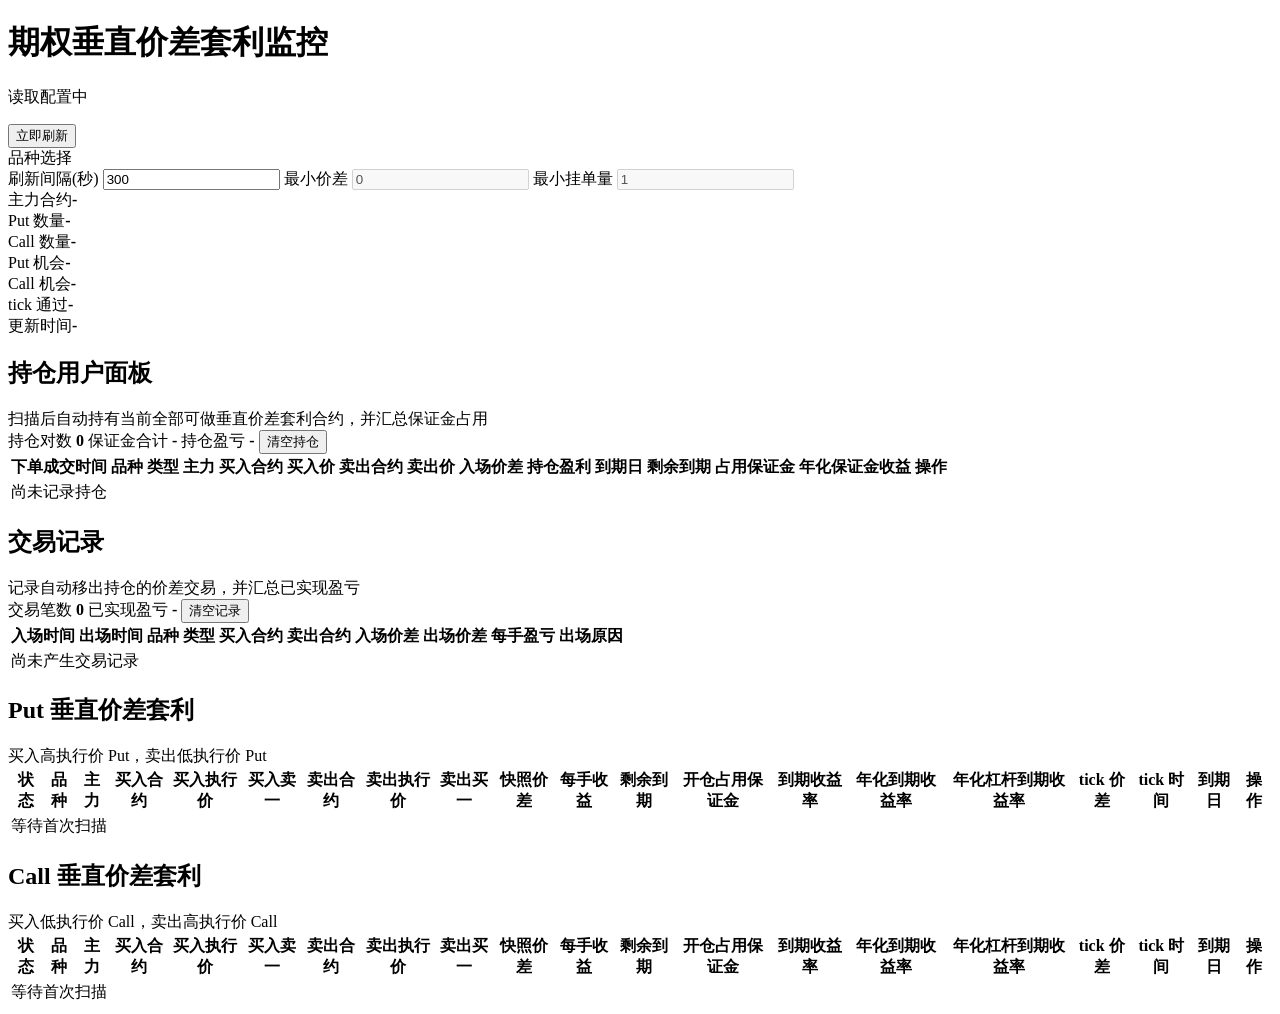
==== option_vertical_web/index.html @ 0d475168 "Add option vertical spread monitor" ====
<!doctype html>
<html lang="zh-CN">
  <head>
    <meta charset="utf-8">
    <meta name="viewport" content="width=device-width, initial-scale=1">
    <title>期权垂直价差套利监控</title>
    <link rel="stylesheet" href="styles.css">
  </head>
  <body>
    <main class="shell">
      <header class="topbar">
        <div>
          <h1>期权垂直价差套利监控</h1>
          <p id="statusText">读取配置中</p>
        </div>
        <button id="refreshButton" type="button">立即刷新</button>
      </header>

      <section id="progressPanel" class="progressPanel" hidden aria-label="刷新进度">
        <div class="progressHeader">
          <span id="progressText">准备刷新</span>
          <strong id="progressPercent">0%</strong>
        </div>
        <div class="progressTrack">
          <div id="progressBar" class="progressBar"></div>
        </div>
      </section>

      <section id="errorPanel" class="notice" hidden></section>

      <section class="controls" aria-label="监控参数">
        <div class="wideControl">
          <span class="controlLabel">品种选择</span>
          <div id="symbolsInput" class="symbolPicker" role="group" aria-label="品种选择"></div>
        </div>
        <label>
          刷新间隔(秒)
          <input id="intervalInput" type="number" min="30" step="30" value="300">
        </label>
        <label>
          最小价差
          <input id="minProfitInput" type="number" min="0" step="0.2" value="0" disabled>
        </label>
        <label>
          最小挂单量
          <input id="minVolumeInput" type="number" min="0" step="1" value="1" disabled>
        </label>
      </section>

      <section class="summary" aria-label="扫描摘要">
        <div><span>主力合约</span><strong id="futureContract">-</strong></div>
        <div><span>Put 数量</span><strong id="putCount">-</strong></div>
        <div><span>Call 数量</span><strong id="callCount">-</strong></div>
        <div><span>Put 机会</span><strong id="putCandidateCount">-</strong></div>
        <div><span>Call 机会</span><strong id="callCandidateCount">-</strong></div>
        <div><span>tick 通过</span><strong id="verifiedCount">-</strong></div>
        <div><span>更新时间</span><strong id="updatedAt">-</strong></div>
      </section>

      <section class="tablePanel" aria-label="持仓用户面板">
        <div class="sectionTitle">
          <div>
            <h2>持仓用户面板</h2>
            <span>扫描后自动持有当前全部可做垂直价差套利合约，并汇总保证金占用</span>
          </div>
          <div class="positionSummary">
            <span>持仓对数 <strong id="positionCount">0</strong></span>
            <span>保证金合计 <strong id="positionMarginTotal">-</strong></span>
            <span>持仓盈亏 <strong id="positionProfitTotal">-</strong></span>
            <button id="clearPositionsButton" class="secondaryButton" type="button">清空持仓</button>
          </div>
        </div>
        <div class="tableWrap compact">
          <table>
            <thead>
              <tr>
                <th>下单成交时间</th>
                <th>品种</th>
                <th>类型</th>
                <th>主力</th>
                <th>买入合约</th>
                <th>买入价</th>
                <th>卖出合约</th>
                <th>卖出价</th>
                <th>入场价差</th>
                <th>持仓盈利</th>
                <th>到期日</th>
                <th>剩余到期</th>
                <th>占用保证金</th>
                <th>年化保证金收益</th>
                <th>操作</th>
              </tr>
            </thead>
            <tbody id="positionsBody">
              <tr><td colspan="15" class="empty">尚未记录持仓</td></tr>
            </tbody>
          </table>
        </div>
      </section>

      <section class="tablePanel" aria-label="交易记录">
        <div class="sectionTitle">
          <div>
            <h2>交易记录</h2>
            <span>记录自动移出持仓的价差交易，并汇总已实现盈亏</span>
          </div>
          <div class="positionSummary">
            <span>交易笔数 <strong id="tradeCount">0</strong></span>
            <span>已实现盈亏 <strong id="tradeProfitTotal">-</strong></span>
            <button id="clearTradesButton" class="secondaryButton" type="button">清空记录</button>
          </div>
        </div>
        <div class="tableWrap compact">
          <table>
            <thead>
              <tr>
                <th>入场时间</th>
                <th>出场时间</th>
                <th>品种</th>
                <th>类型</th>
                <th>买入合约</th>
                <th>卖出合约</th>
                <th>入场价差</th>
                <th>出场价差</th>
                <th>每手盈亏</th>
                <th>出场原因</th>
              </tr>
            </thead>
            <tbody id="tradesBody">
              <tr><td colspan="10" class="empty">尚未产生交易记录</td></tr>
            </tbody>
          </table>
        </div>
      </section>

      <section class="tablePanel" aria-label="Put 垂直价差套利">
        <div class="sectionTitle">
          <h2>Put 垂直价差套利</h2>
          <span>买入高执行价 Put，卖出低执行价 Put</span>
        </div>
        <div class="tableWrap">
          <table>
            <thead>
              <tr>
                <th>状态</th>
                <th>品种</th>
                <th>主力</th>
                <th>买入合约</th>
                <th>买入执行价</th>
                <th>买入卖一</th>
                <th>卖出合约</th>
                <th>卖出执行价</th>
                <th>卖出买一</th>
                <th>快照价差</th>
                <th>每手收益</th>
                <th>剩余到期</th>
                <th>开仓占用保证金</th>
                <th>到期收益率</th>
                <th>年化到期收益率</th>
                <th>年化杠杆到期收益率</th>
                <th>tick 价差</th>
                <th>tick 时间</th>
                <th>到期日</th>
                <th>操作</th>
              </tr>
            </thead>
            <tbody id="putOpportunitiesBody">
              <tr><td colspan="20" class="empty">等待首次扫描</td></tr>
            </tbody>
          </table>
        </div>
      </section>

      <section class="tablePanel" aria-label="Call 垂直价差套利">
        <div class="sectionTitle">
          <h2>Call 垂直价差套利</h2>
          <span>买入低执行价 Call，卖出高执行价 Call</span>
        </div>
        <div class="tableWrap">
          <table>
            <thead>
              <tr>
                <th>状态</th>
                <th>品种</th>
                <th>主力</th>
                <th>买入合约</th>
                <th>买入执行价</th>
                <th>买入卖一</th>
                <th>卖出合约</th>
                <th>卖出执行价</th>
                <th>卖出买一</th>
                <th>快照价差</th>
                <th>每手收益</th>
                <th>剩余到期</th>
                <th>开仓占用保证金</th>
                <th>到期收益率</th>
                <th>年化到期收益率</th>
                <th>年化杠杆到期收益率</th>
                <th>tick 价差</th>
                <th>tick 时间</th>
                <th>到期日</th>
                <th>操作</th>
              </tr>
            </thead>
            <tbody id="callOpportunitiesBody">
              <tr><td colspan="20" class="empty">等待首次扫描</td></tr>
            </tbody>
          </table>
        </div>
      </section>

      <section id="quotesPanel" class="tablePanel" aria-label="期权盘口" hidden>
        <div class="sectionTitle">
          <h2>期权盘口</h2>
          <span id="quotesTitle">点击套利机会后显示对应品种和对应 Call/Put 盘口</span>
        </div>
        <div class="tableWrap compact">
          <table>
            <thead>
              <tr>
                <th>品种</th>
                <th>类型</th>
                <th>合约</th>
                <th>执行价</th>
                <th>买一</th>
                <th>买一量</th>
                <th>卖一</th>
                <th>卖一量</th>
                <th>最新</th>
                <th>到期日</th>
                <th>行情时间</th>
              </tr>
            </thead>
            <tbody id="quotesBody">
              <tr><td colspan="11" class="empty">等待首次扫描</td></tr>
            </tbody>
          </table>
        </div>
      </section>
    </main>
    <script src="main.js?v=vertical-arb-static-1"></script>
  </body>
</html>
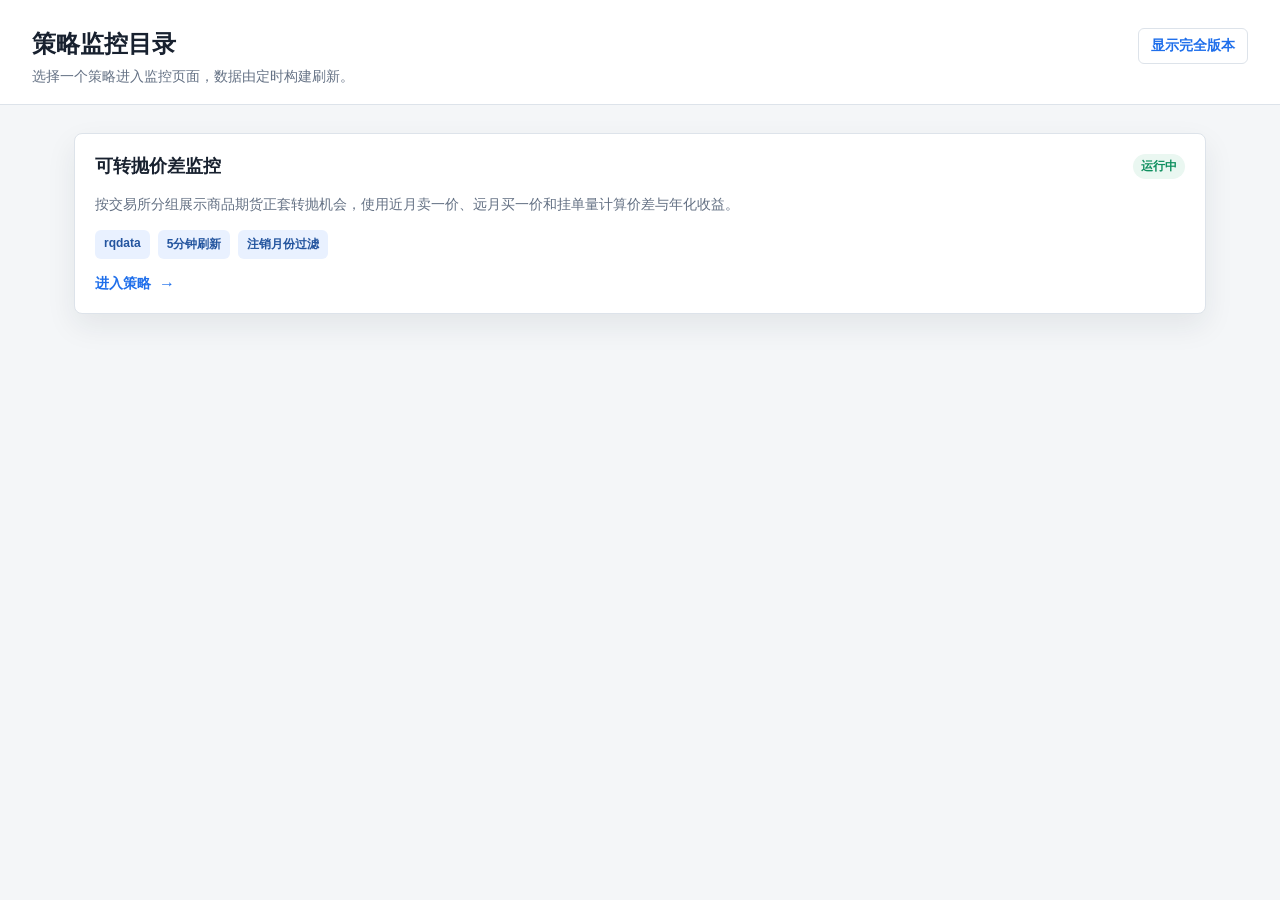
==== commit 0869b282: "Add strategy directory access gate" ====
--- a/option_vertical_web/index.html
+++ b/option_vertical_web/index.html
@@ -4,6 +4,17 @@
     <meta charset="utf-8">
     <meta name="viewport" content="width=device-width, initial-scale=1">
     <title>期权垂直价差套利监控</title>
+    <script>
+      (() => {
+        const key = "futuresSpreadMonitor.fullAccess";
+        if (window.localStorage.getItem(key) === "1") return;
+        if (window.prompt("请输入密码") === "12345") {
+          window.localStorage.setItem(key, "1");
+          return;
+        }
+        window.location.replace("../");
+      })();
+    </script>
     <link rel="stylesheet" href="styles.css">
   </head>
   <body>
--- a/option_vertical_web/styles.css
+++ b/option_vertical_web/styles.css
@@ -0,0 +1,414 @@
+:root {
+  color-scheme: light;
+  --bg: #f6f7f9;
+  --panel: #ffffff;
+  --line: #dde2ea;
+  --text: #1d2430;
+  --muted: #687386;
+  --accent: #0f766e;
+  --accent-dark: #115e59;
+  --gain: #047857;
+  --warn: #b45309;
+  --danger-bg: #fff1f2;
+  --danger: #be123c;
+}
+
+* {
+  box-sizing: border-box;
+}
+
+body {
+  margin: 0;
+  background: var(--bg);
+  color: var(--text);
+  font-family: "Microsoft YaHei", "Segoe UI", sans-serif;
+}
+
+button,
+input,
+select {
+  font: inherit;
+}
+
+.shell {
+  width: min(1480px, calc(100vw - 32px));
+  margin: 0 auto;
+  padding: 24px 0 40px;
+}
+
+.topbar {
+  display: flex;
+  align-items: center;
+  justify-content: space-between;
+  gap: 16px;
+  margin-bottom: 16px;
+}
+
+h1,
+h2 {
+  margin: 0;
+  letter-spacing: 0;
+}
+
+h1 {
+  font-size: 26px;
+}
+
+h2 {
+  font-size: 18px;
+}
+
+p {
+  margin: 8px 0 0;
+  color: var(--muted);
+}
+
+button {
+  border: 0;
+  border-radius: 6px;
+  padding: 10px 16px;
+  background: var(--accent);
+  color: #fff;
+  cursor: pointer;
+}
+
+button:hover {
+  background: var(--accent-dark);
+}
+
+button:disabled {
+  cursor: wait;
+  opacity: 0.7;
+}
+
+.controls,
+.summary,
+.tablePanel,
+.progressPanel,
+.notice {
+  background: var(--panel);
+  border: 1px solid var(--line);
+  border-radius: 8px;
+  box-shadow: 0 10px 24px rgba(29, 36, 48, 0.05);
+}
+
+.progressPanel {
+  padding: 12px 14px;
+  margin-bottom: 16px;
+}
+
+.progressHeader {
+  display: flex;
+  justify-content: space-between;
+  gap: 12px;
+  color: var(--muted);
+  font-size: 13px;
+  margin-bottom: 8px;
+}
+
+.progressHeader strong {
+  color: var(--accent-dark);
+}
+
+.progressTrack {
+  height: 8px;
+  overflow: hidden;
+  border-radius: 999px;
+  background: #e8edf3;
+}
+
+.progressBar {
+  width: 0;
+  height: 100%;
+  border-radius: inherit;
+  background: var(--accent);
+  transition: width 240ms ease;
+}
+
+.controls {
+  display: grid;
+  grid-template-columns: minmax(260px, 2fr) repeat(3, minmax(150px, 1fr));
+  gap: 14px;
+  padding: 16px;
+  margin-bottom: 16px;
+}
+
+label,
+.wideControl {
+  display: grid;
+  gap: 6px;
+  color: var(--muted);
+  font-size: 13px;
+}
+
+input,
+select {
+  width: 100%;
+  border: 1px solid var(--line);
+  border-radius: 6px;
+  padding: 9px 10px;
+  color: var(--text);
+  background: #fff;
+}
+
+select {
+  min-height: 162px;
+}
+
+.controlLabel {
+  color: var(--muted);
+  font-size: 13px;
+}
+
+.symbolPicker {
+  max-height: 214px;
+  overflow: auto;
+  border: 1px solid var(--line);
+  border-radius: 6px;
+  background: #fff;
+  padding: 8px;
+}
+
+.symbolGroup {
+  display: grid;
+  grid-template-columns: repeat(auto-fill, minmax(68px, 1fr));
+  gap: 6px;
+  padding: 8px 0;
+  border-top: 1px solid #edf0f4;
+}
+
+.symbolGroupTitle {
+  grid-column: 1 / -1;
+  color: var(--muted);
+  font-size: 12px;
+  font-weight: 700;
+}
+
+.symbolOption {
+  display: flex;
+  align-items: center;
+  gap: 6px;
+  min-height: 30px;
+  border: 1px solid transparent;
+  border-radius: 6px;
+  padding: 4px 7px;
+  color: var(--text);
+  cursor: pointer;
+}
+
+.symbolOption:hover {
+  border-color: rgba(15, 118, 110, 0.25);
+  background: #f3fbfa;
+}
+
+.symbolOption input {
+  width: auto;
+  margin: 0;
+}
+
+.allSymbolOption {
+  display: inline-flex;
+  margin-bottom: 2px;
+  font-weight: 700;
+}
+
+input:disabled {
+  background: #f2f4f7;
+}
+
+.summary {
+  display: grid;
+  grid-template-columns: repeat(7, minmax(110px, 1fr));
+  gap: 1px;
+  overflow: hidden;
+  margin-bottom: 16px;
+}
+
+.summary div {
+  display: grid;
+  gap: 6px;
+  padding: 14px;
+  background: #fff;
+}
+
+.summary span,
+.sectionTitle span {
+  color: var(--muted);
+  font-size: 13px;
+}
+
+.summary strong {
+  font-size: 19px;
+}
+
+.notice {
+  margin-bottom: 16px;
+  padding: 12px 14px;
+  background: var(--danger-bg);
+  color: var(--danger);
+}
+
+.tablePanel {
+  margin-top: 16px;
+  overflow: hidden;
+}
+
+.sectionTitle {
+  display: flex;
+  align-items: baseline;
+  justify-content: space-between;
+  gap: 16px;
+  padding: 16px;
+  border-bottom: 1px solid var(--line);
+}
+
+.positionSummary {
+  display: flex;
+  align-items: center;
+  justify-content: flex-end;
+  flex-wrap: wrap;
+  gap: 10px 16px;
+  color: var(--muted);
+  font-size: 13px;
+}
+
+.positionSummary strong {
+  color: var(--text);
+  font-size: 15px;
+}
+
+.secondaryButton,
+.actionButton {
+  border: 1px solid var(--line);
+  background: #fff;
+  color: var(--accent-dark);
+}
+
+.secondaryButton:hover,
+.actionButton:hover {
+  border-color: rgba(15, 118, 110, 0.45);
+  background: #eefaf8;
+}
+
+.actionButton {
+  min-width: 76px;
+  padding: 6px 10px;
+  font-size: 12px;
+}
+
+.actionButton.recorded {
+  border-color: rgba(4, 120, 87, 0.32);
+  background: #ecfdf5;
+  color: var(--gain);
+}
+
+.dangerButton {
+  color: var(--danger);
+}
+
+.dangerButton:hover {
+  border-color: rgba(190, 18, 60, 0.35);
+  background: var(--danger-bg);
+}
+
+.tableWrap {
+  overflow: auto;
+}
+
+table {
+  width: 100%;
+  min-width: 1320px;
+  border-collapse: collapse;
+}
+
+.compact table {
+  min-width: 1320px;
+}
+
+th,
+td {
+  padding: 10px 12px;
+  border-bottom: 1px solid var(--line);
+  text-align: right;
+  white-space: nowrap;
+  font-size: 13px;
+}
+
+th {
+  position: sticky;
+  top: 0;
+  z-index: 1;
+  background: #f9fafb;
+  color: var(--muted);
+  font-weight: 600;
+}
+
+th:first-child,
+td:first-child,
+th:nth-child(2),
+td:nth-child(2),
+th:nth-child(6),
+td:nth-child(6) {
+  text-align: left;
+}
+
+tbody tr:hover {
+  background: #f8fbfb;
+}
+
+.selectableRow {
+  cursor: pointer;
+}
+
+.selectableRow:hover {
+  outline: 1px solid rgba(15, 118, 110, 0.35);
+  outline-offset: -1px;
+}
+
+.verified {
+  background: #ecfdf5;
+}
+
+.candidate {
+  background: #fffbeb;
+}
+
+.good,
+.gain {
+  color: var(--gain);
+  font-weight: 700;
+}
+
+.warn {
+  color: var(--warn);
+  font-weight: 700;
+}
+
+.loss {
+  color: var(--danger);
+  font-weight: 700;
+}
+
+.empty {
+  text-align: center !important;
+  color: var(--muted);
+  padding: 28px 12px;
+}
+
+@media (max-width: 900px) {
+  .shell {
+    width: min(100vw - 20px, 1480px);
+    padding-top: 16px;
+  }
+
+  .topbar,
+  .sectionTitle {
+    align-items: stretch;
+    flex-direction: column;
+  }
+
+  .controls,
+  .summary {
+    grid-template-columns: repeat(2, minmax(0, 1fr));
+  }
+}
